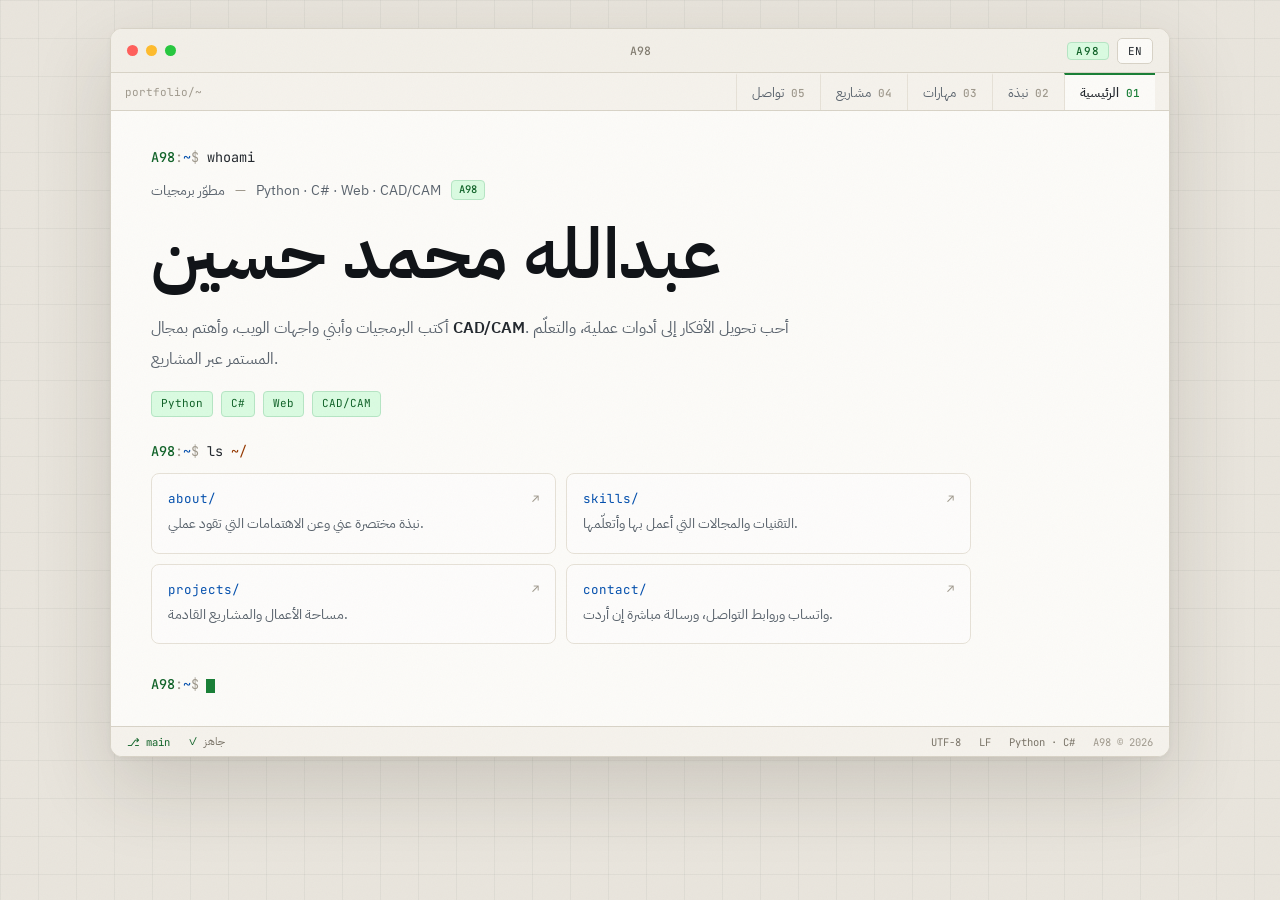
==== index.html @ c4193951 "Add files via upload" ====
<!DOCTYPE html><html lang="en" dir="ltr"><head><meta charset="UTF-8"><meta name="viewport" content="width=device-width, initial-scale=1.0"><title>عبدالله محمد حسين — مطوّر برمجيات</title><meta name="description" content="الموقع الشخصي لعبدالله محمد حسين (A98) — مطوّر برمجيات يعمل بـPython وC# وتطوير الويب ومجال CAD/CAM."><meta name="theme-color" content="#e9e5dd"><link rel="icon" href="data:image/svg+xml,<svg xmlns='http://www.w3.org/2000/svg' viewBox='0 0 64 64'><rect width='64' height='64' rx='12' fill='%23fcfbf8'/><text x='10' y='42' font-family='monospace' font-size='28' fill='%231a7f37'>%3E_</text></svg>"><link rel="preconnect" href="https://fonts.googleapis.com"><link rel="preconnect" href="https://fonts.gstatic.com" crossorigin><link href="https://fonts.googleapis.com/css2?family=IBM+Plex+Sans+Arabic:wght@400;500;600;700&family=JetBrains+Mono:wght@400;500;700&display=swap" rel="stylesheet"><link rel="stylesheet" href="assets/css/styles.css"><script src="assets/js/main.js" defer></script></head><body><div class="grain" aria-hidden="true"><svg xmlns="http://www.w3.org/2000/svg"><filter id="paper-grain"><feTurbulence type="fractalNoise" baseFrequency="0.8" numOctaves="2" stitchTiles="stitch"/></filter><rect width="100%" height="100%" filter="url(#paper-grain)"/></svg></div><div class="page"><div class="window"><header class="titlebar"><div class="lights" aria-hidden="true"><span></span><span></span><span></span></div><span class="window-title">A98</span><div class="header-actions"><span class="window-badge">A98</span><div class="lang-switcher" aria-label="حدد اللغة"><button class="lang-btn" data-lang="en" aria-pressed="true">EN</button></div></div></header><nav class="tabbar" aria-label="التنقل الرئيسي"><div class="tabs"><a class="tab active" href="index.html" aria-current="page"><span class="tab-icon">01</span>الرئيسية</a><a class="tab" href="about.html"><span class="tab-icon">02</span>نبذة</a><a class="tab" href="skills.html"><span class="tab-icon">03</span>مهارات</a><a class="tab" href="projects.html"><span class="tab-icon">04</span>مشاريع</a><a class="tab" href="contact.html"><span class="tab-icon">05</span>تواصل</a></div><span class="tabbar-hint">~/portfolio</span></nav><main class="terminal"><div class="cmd-line"><span class="user">A98</span><span class="punct">:</span><span class="path">~</span><span class="punct">$</span> <span class="command">whoami</span></div><div class="hero-block"><p class="hero-kicker"><span>مطوّر برمجيات</span><span class="punct">—</span><span>Python · C# · Web · CAD/CAM</span><span class="alias">A98</span></p><h1 class="hero-title">عبدالله محمد حسين</h1><p class="hero-copy">أكتب البرمجيات وأبني واجهات الويب، وأهتم بمجال <strong>CAD/CAM</strong>. أحب تحويل الأفكار إلى أدوات عملية، والتعلّم المستمر عبر المشاريع.</p><ul class="chips" aria-label="مجالات الاهتمام"><li class="chip">Python</li><li class="chip">C#</li><li class="chip">Web</li><li class="chip">CAD/CAM</li></ul></div><div class="cmd-line"><span class="user">A98</span><span class="punct">:</span><span class="path">~</span><span class="punct">$</span> <span class="command">ls</span> <span class="flag">~/</span></div><div class="out"><div class="dir-grid"><a class="dir-item" href="about.html"><span class="dir-top"><span class="dir-name">about/</span><span class="dir-arrow" aria-hidden="true">↗</span></span><span class="dir-desc">نبذة مختصرة عني وعن الاهتمامات التي تقود عملي.</span></a><a class="dir-item" href="skills.html"><span class="dir-top"><span class="dir-name">skills/</span><span class="dir-arrow" aria-hidden="true">↗</span></span><span class="dir-desc">التقنيات والمجالات التي أعمل بها وأتعلّمها.</span></a><a class="dir-item" href="projects.html"><span class="dir-top"><span class="dir-name">projects/</span><span class="dir-arrow" aria-hidden="true">↗</span></span><span class="dir-desc">مساحة الأعمال والمشاريع القادمة.</span></a><a class="dir-item" href="contact.html"><span class="dir-top"><span class="dir-name">contact/</span><span class="dir-arrow" aria-hidden="true">↗</span></span><span class="dir-desc">واتساب وروابط التواصل، ورسالة مباشرة إن أردت.</span></a></div></div><div class="cmd-line last"><span class="user">A98</span><span class="punct">:</span><span class="path">~</span><span class="punct">$</span><span class="cursor" aria-hidden="true"></span></div></main><footer class="statusbar"><div class="sb-group"><span class="sb-branch">⎇ main</span><span class="sb-ok sb-hide">جاهز</span></div><div class="sb-group sb-right"><span class="sb-hide">UTF-8</span><span class="sb-hide">LF</span><span>Python · C#</span><span>A98 © 2026</span></div></footer></div></div></body>
---- assets/css/styles.css ----
:root{--page:#e9e5dd;--window:#fcfbf8;--chrome:#f2efe8;--chrome-soft:#f5f2ec;--border:#d8d3c7;--border-soft:#e6e1d7;--text:#24292f;--bright:#111418;--muted:#5b646e;--green:#1a7f37;--green-deep:#116329;--green-soft:#dafbe1;--blue:#0550ae;--rust:#953800;--red:#cf222e;--mono:"JetBrains Mono","IBM Plex Sans Arabic",monospace;--sans:"IBM Plex Sans Arabic",system-ui,sans-serif}
*{margin:0;padding:0;box-sizing:border-box}
html{scroll-behavior:smooth}
body{font-family:var(--sans);background:var(--page);color:var(--text);line-height:1.7;overflow-x:hidden}
body::before{content:"";position:fixed;inset:0;z-index:0;pointer-events:none;background-image:linear-gradient(rgba(31,35,40,.045)1px,transparent 1px),linear-gradient(90deg,rgba(31,35,40,.045)1px,transparent 1px);background-size:38px 38px}
.grain{position:fixed;inset:0;z-index:50;pointer-events:none;opacity:.032;mix-blend-mode:multiply}
.grain svg{width:100%;height:100%;display:block}
.ltr{direction:ltr;unicode-bidi:isolate}
::selection{background:#bff0cc;color:#111418}
a:focus-visible,button:focus-visible,input:focus-visible,textarea:focus-visible{outline:2px solid var(--green);outline-offset:3px}
.page{position:relative;z-index:1;display:flex;align-items:center;justify-content:center;padding:28px 20px}
.window{direction:ltr;width:min(1060px,100%);border:1px solid var(--border);border-radius:12px;background:var(--window);box-shadow:0 30px 80px rgba(48,42,30,.16),0 2px 6px rgba(48,42,30,.06);overflow:hidden}
.titlebar{display:grid;grid-template-columns:1fr auto 1fr;align-items:center;height:44px;padding:0 16px;background:var(--chrome);border-bottom:1px solid var(--border)}
.header-actions{grid-column:3;display:flex;align-items:center;gap:8px;justify-self:end}
.lights{display:flex;gap:8px}
.lights span{width:11px;height:11px;border-radius:50%;background:#ded9cd}
.lights span:nth-child(1){background:#ff605c}
.lights span:nth-child(2){background:#febc2e}
.lights span:nth-child(3){background:#28c840}
.window-title{font:500 11.5px var(--mono);color:#837d71;white-space:nowrap}
.window-badge{font:500 11px var(--mono);letter-spacing:.08em;color:var(--green-deep);background:var(--green-soft);border:1px solid #b6e5c4;padding:1px 8px;border-radius:4px}
.tabbar{display:flex;align-items:stretch;height:38px;padding:0 14px;background:var(--chrome-soft);border-bottom:1px solid var(--border);direction:rtl}
.tabs{display:flex;align-items:stretch;flex:1;min-width:0;overflow-x:auto;scrollbar-width:none}
.tabs::-webkit-scrollbar{display:none}
.tab{display:flex;align-items:center;gap:7px;padding:0 15px;border-top:2px solid transparent;border-inline-end:1px solid var(--border-soft);color:var(--muted);font:400 12.5px var(--sans);text-decoration:none;white-space:nowrap;transition:color .2s,background .2s}
.tab:hover{color:var(--text);background:rgba(31,35,40,.035)}
.tab.active{background:var(--window);border-top-color:var(--green);color:var(--text);font-weight:500}
.tab-icon{font:500 11px var(--mono);color:#a09a8e}
.tab.active .tab-icon{color:var(--green)}
.tabbar-hint{display:flex;align-items:center;flex:none;padding-inline-start:14px;color:#a09a8e;font:400 11px var(--mono);white-space:nowrap}
.terminal{min-height:420px;padding:34px 40px 30px;font:400 13.5px/1.8 var(--mono);color:var(--text)}
.cmd-line{margin-top:22px}
.cmd-line:first-child{margin-top:0}
.user{color:var(--green-deep);font-weight:500}
.punct{color:#a09a8e}
.path{color:var(--blue)}
.command{color:var(--text)}
.flag{color:var(--rust)}
.out{margin-top:8px;color:var(--muted);font:.95rem/1.95 var(--sans)}
.alias{display:inline-block;font:500 10.5px/1.5 var(--mono);color:var(--green-deep);background:var(--green-soft);border:1px solid #b6e5c4;border-radius:4px;padding:1px 7px}
.hero-block{margin-top:10px;max-width:780px}
.hero-kicker{display:flex;align-items:center;flex-wrap:wrap;gap:10px;color:var(--muted);font:.9rem var(--sans)}
.hero-title{margin-top:8px;color:var(--bright);font:600 clamp(2.6rem,5.7vw,4.4rem)/1.3 var(--sans)}
.hero-copy{max-width:660px;margin-top:12px;color:var(--muted);font:400 1rem/1.95 var(--sans)}
.hero-copy strong{color:var(--text);font-weight:600}
.chips{display:flex;flex-wrap:wrap;gap:8px;margin-top:16px;list-style:none}
.chip{font:400 11px var(--mono);color:var(--green-deep);background:var(--green-soft);border:1px solid #b6e5c4;border-radius:4px;padding:2px 9px;line-height:1.8}
.page-body{margin-top:8px}
.page-title{color:var(--bright);font:600 clamp(2rem,4.4vw,3rem)/1.35 var(--sans)}
.page-lead{max-width:680px;margin-top:8px;color:var(--muted);font:400 .98rem/1.95 var(--sans)}
.prose{max-width:690px;color:var(--muted);font:400 .95rem/2 var(--sans)}
.prose p+p{margin-top:10px}
.prose strong{color:var(--text);font-weight:600}
.cmd-link{display:inline-flex;align-items:center;gap:7px;margin-top:18px;padding-bottom:2px;border-bottom:1px solid transparent;color:var(--blue);font:400 12.5px var(--mono);text-decoration:none;transition:color .2s,border-color .2s}
.cmd-link:hover{color:var(--green-deep);border-bottom-color:#8fcf9f}
.facts,.dir-grid,.contact-grid,.form-grid{display:grid;grid-template-columns:repeat(2,minmax(0,1fr));gap:10px}
.facts{max-width:780px;margin-top:20px}
.dir-grid{max-width:820px;margin-top:10px}
.contact-grid{max-width:860px;margin-top:20px}
.form-grid{margin-top:10px}
.card-grid{display:grid;grid-template-columns:repeat(3,minmax(0,1fr));gap:10px;max-width:900px;margin-top:20px}
.card-grid.cols-2{grid-template-columns:repeat(2,minmax(0,1fr));max-width:860px}
.card,.fact,.empty-state,.dir-item{padding:16px;border:1px solid var(--border-soft);border-radius:8px;background:rgba(255,255,255,.4)}
.card{margin-top:20px}
.fact{margin-top:20px}
.empty-state{max-width:760px;margin-top:20px;padding:34px 28px;border-style:dashed;background:rgba(255,255,255,.35)}
.dir-item{display:flex;flex-direction:column;gap:4px;text-decoration:none;transition:border-color .2s,background .2s,transform .2s}
.dir-item:hover{border-color:#8fcf9f;background:#f1fbf4;transform:translateY(-1px)}
.dir-top{display:flex;align-items:center;justify-content:space-between;gap:10px}
.dir-name{color:var(--blue);font:400 12.5px var(--mono);direction:ltr;unicode-bidi:isolate}
.dir-arrow{color:#a09a8e;font:400 12px var(--mono);transition:color .2s}
.dir-item:hover .dir-arrow{color:var(--green-deep)}
.dir-desc{color:var(--muted);font:400 .88rem/1.8 var(--sans)}
.card-meta{display:flex;align-items:center;justify-content:space-between;gap:8px;color:#8a8478;font:400 10.5px var(--mono)}
.card-meta .idx{color:#a9a397}
.card h2{margin-top:10px;color:var(--bright);font:600 1.08rem/1.6 var(--sans)}
.card p{margin-top:6px;color:var(--muted);font:400 .87rem/1.9 var(--sans)}
.card .chips{margin-top:10px}
.empty-kicker{display:inline-block;padding:1px 8px;border:1px solid #b6e5c4;border-radius:4px;color:var(--green-deep);background:var(--green-soft);font:400 10.5px var(--mono)}
.empty-state h2{margin-top:12px;color:var(--bright);font:600 clamp(1.7rem,3.5vw,2.3rem)/1.4 var(--sans)}
.empty-state p{max-width:540px;margin-top:8px;color:var(--muted);font:400 .92rem/1.95 var(--sans)}
.btn-row{display:flex;flex-wrap:wrap;gap:8px;margin-top:16px}
.btn,.social-link{display:inline-flex;align-items:center;justify-content:center;gap:7px;padding:8px 14px;border:1px solid var(--border);border-radius:5px;color:var(--text);font:500 12.5px var(--sans);text-decoration:none;cursor:pointer;transition:border-color .2s,background .2s,color .2s}
.btn{background:#fff}
.btn-primary{border-color:var(--text);background:var(--text);color:var(--window)}
.btn:hover,.social-link:hover{border-color:#8fcf9f;background:#f1fbf4;color:var(--green-deep)}
.btn-primary:hover{border-color:var(--green-deep);background:var(--green-deep);color:#fff}
.contact-card h2{margin-top:10px}
.contact-value{display:inline-block;margin-top:4px;border-bottom:1px solid transparent;color:var(--text);font:400 1.08rem var(--mono);text-decoration:none;transition:color .2s,border-color .2s}
.contact-value:hover{color:var(--green-deep);border-bottom-color:#8fcf9f}
.contact-note{margin-top:4px;color:var(--muted);font:400 .85rem/1.8 var(--sans)}
.social-link{padding:8px 10px;color:var(--blue);font:400 11.5px var(--mono)}
.social-link .arrow{color:#a09a8e;font-size:10px}
.social-grid.social-grid-wide{grid-template-columns:repeat(auto-fit,minmax(140px,1fr));max-width:860px;margin-top:10px}
.contact-form+.contact-note{margin-top:10px}
.lang-switcher{display:flex;align-items:center;gap:6px}
.lang-btn{padding:5px 10px;border:1px solid var(--border);border-radius:5px;background:var(--window);color:var(--text);font:400 11px var(--mono);cursor:pointer;transition:border-color .2s,background .2s}
.lang-btn:hover{border-color:var(--green);background:var(--green-soft);color:var(--green-deep)}
.lang-btn.active{border-color:var(--green);background:var(--green-soft);color:var(--green-deep)}
.copy-status{min-height:1.5em;max-width:860px;margin-top:10px;color:var(--green-deep);font:400 11px var(--mono)}
.copy-status.error{color:var(--red)}
.contact-form{max-width:820px;margin-top:10px}
.field{display:flex;flex-direction:column;gap:4px}
.field.full{grid-column:1/-1}
.field label{color:var(--muted);font:400 11px var(--mono)}
.field input,.field textarea{width:100%;padding:9px 11px;border:1px solid var(--border);border-radius:5px;background:rgba(255,255,255,.55);color:var(--text);font:.92rem var(--sans);outline:none;transition:border-color .2s,box-shadow .2s}
.field input:focus,.field textarea:focus{border-color:var(--green);box-shadow:0 0 0 3px rgba(26,127,55,.09)}
.field textarea{min-height:120px;resize:vertical;line-height:1.9}
.form-actions{display:flex;align-items:center;flex-wrap:wrap;gap:12px;margin-top:10px}
.form-status{color:var(--green-deep);font:400 11px var(--mono)}
.form-status.error{color:var(--red)}
.cursor{display:inline-block;width:9px;height:1.05em;margin-inline-start:7px;background:var(--green);vertical-align:text-bottom;animation:blink 1.1s steps(1) infinite}
@keyframes blink{0%,49%{opacity:1}50%,100%{opacity:0}}
.cmd-line.last{margin-top:28px;align-items:center}
.statusbar{display:flex;align-items:center;justify-content:space-between;gap:16px;height:30px;padding:0 16px;background:var(--chrome-soft);border-top:1px solid var(--border);font:400 10.5px var(--mono);color:#7b7569}
.sb-group{display:flex;align-items:center;gap:18px}
.sb-branch{color:var(--green-deep)}
.sb-ok::before{content:"✓ ";color:var(--green-deep)}
.sb-right span:last-child{color:#a09a8e}
@media (max-width:900px){.card-grid,.card-grid.cols-2{grid-template-columns:1fr}.contact-grid{grid-template-columns:1fr}}
@media (max-width:720px){.page{align-items:flex-start;padding:10px}.window{margin-block:auto;border-radius:10px}.titlebar{grid-template-columns:1fr auto;height:40px;padding:0 13px}.window-title{display:none}.tabbar{height:38px;padding:0 8px}.tab{padding:0 12px;font-size:12px}.tabbar-hint{display:none}.terminal{min-height:0;padding:22px 17px 24px;font-size:12px}.cmd-line{margin-top:18px}.hero-title{font-size:clamp(2.2rem,10vw,3.2rem)}.page-title{font-size:1.9rem}.hero-copy,.page-lead{font-size:.9rem}.prose,.out{font-size:.88rem}.dir-grid,.facts,.form-grid,.social-grid{grid-template-columns:1fr}.card{padding:14px}.empty-state{padding:26px 18px}.field input,.field textarea{font-size:16px}.statusbar{padding:0 12px;font-size:10px}.sb-group{gap:12px}.sb-hide{display:none}}
@media (max-width:480px){.chip{font-size:10.5px}.btn{font-size:12px}.card-meta{flex-wrap:wrap}}
@media (prefers-reduced-motion:reduce){html{scroll-behavior:auto}.cursor{animation:none}*,*::before,*::after{transition:none!important}}
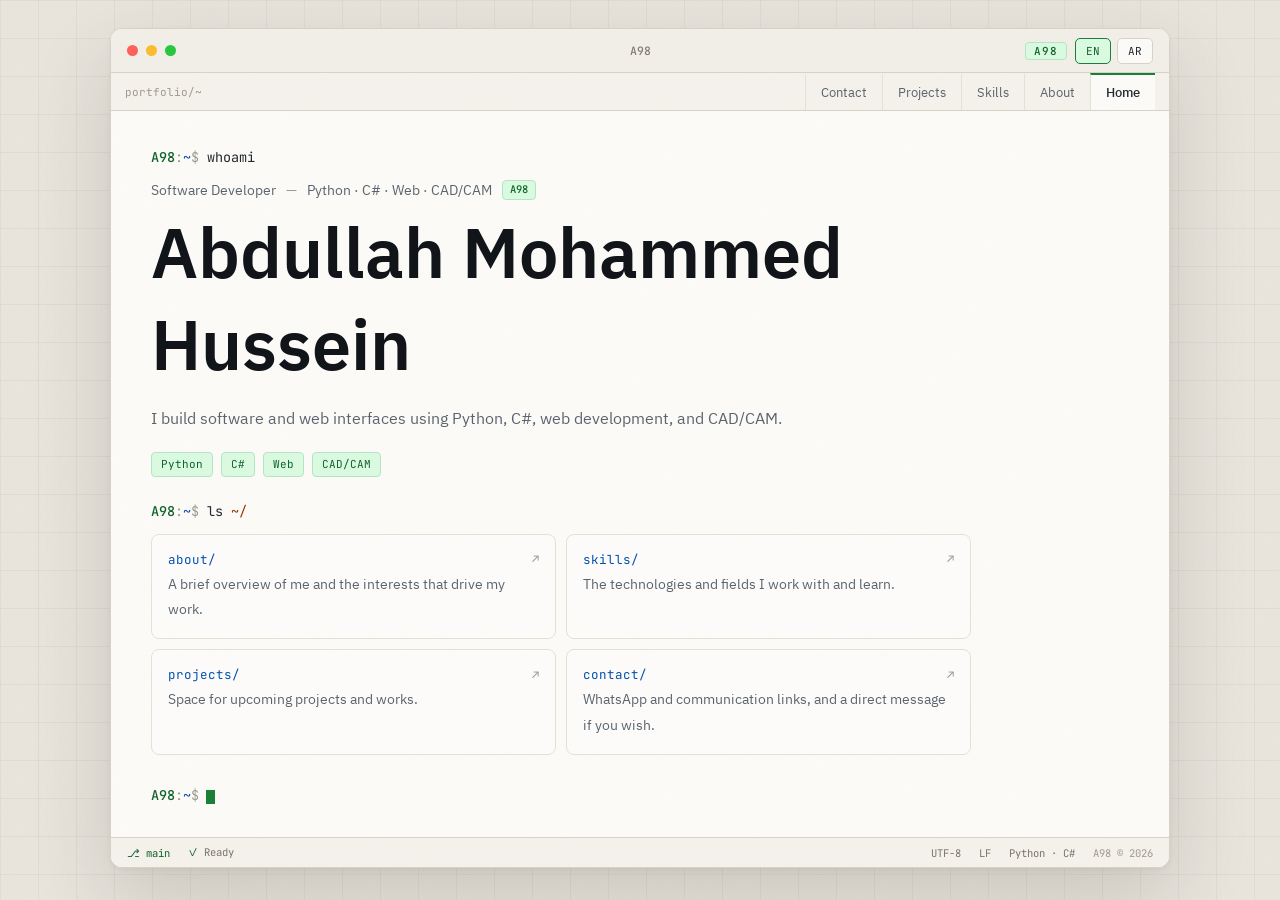
==== commit d22de254: "Create index.html" ====
--- a/index.html
+++ b/index.html
@@ -1 +1 @@
-<!DOCTYPE html><html lang="en" dir="ltr"><head><meta charset="UTF-8"><meta name="viewport" content="width=device-width, initial-scale=1.0"><title>عبدالله محمد حسين — مطوّر برمجيات</title><meta name="description" content="الموقع الشخصي لعبدالله محمد حسين (A98) — مطوّر برمجيات يعمل بـPython وC# وتطوير الويب ومجال CAD/CAM."><meta name="theme-color" content="#e9e5dd"><link rel="icon" href="data:image/svg+xml,<svg xmlns='http://www.w3.org/2000/svg' viewBox='0 0 64 64'><rect width='64' height='64' rx='12' fill='%23fcfbf8'/><text x='10' y='42' font-family='monospace' font-size='28' fill='%231a7f37'>%3E_</text></svg>"><link rel="preconnect" href="https://fonts.googleapis.com"><link rel="preconnect" href="https://fonts.gstatic.com" crossorigin><link href="https://fonts.googleapis.com/css2?family=IBM+Plex+Sans+Arabic:wght@400;500;600;700&family=JetBrains+Mono:wght@400;500;700&display=swap" rel="stylesheet"><link rel="stylesheet" href="assets/css/styles.css"><script src="assets/js/main.js" defer></script></head><body><div class="grain" aria-hidden="true"><svg xmlns="http://www.w3.org/2000/svg"><filter id="paper-grain"><feTurbulence type="fractalNoise" baseFrequency="0.8" numOctaves="2" stitchTiles="stitch"/></filter><rect width="100%" height="100%" filter="url(#paper-grain)"/></svg></div><div class="page"><div class="window"><header class="titlebar"><div class="lights" aria-hidden="true"><span></span><span></span><span></span></div><span class="window-title">A98</span><div class="header-actions"><span class="window-badge">A98</span><div class="lang-switcher" aria-label="حدد اللغة"><button class="lang-btn" data-lang="en" aria-pressed="true">EN</button></div></div></header><nav class="tabbar" aria-label="التنقل الرئيسي"><div class="tabs"><a class="tab active" href="index.html" aria-current="page"><span class="tab-icon">01</span>الرئيسية</a><a class="tab" href="about.html"><span class="tab-icon">02</span>نبذة</a><a class="tab" href="skills.html"><span class="tab-icon">03</span>مهارات</a><a class="tab" href="projects.html"><span class="tab-icon">04</span>مشاريع</a><a class="tab" href="contact.html"><span class="tab-icon">05</span>تواصل</a></div><span class="tabbar-hint">~/portfolio</span></nav><main class="terminal"><div class="cmd-line"><span class="user">A98</span><span class="punct">:</span><span class="path">~</span><span class="punct">$</span> <span class="command">whoami</span></div><div class="hero-block"><p class="hero-kicker"><span>مطوّر برمجيات</span><span class="punct">—</span><span>Python · C# · Web · CAD/CAM</span><span class="alias">A98</span></p><h1 class="hero-title">عبدالله محمد حسين</h1><p class="hero-copy">أكتب البرمجيات وأبني واجهات الويب، وأهتم بمجال <strong>CAD/CAM</strong>. أحب تحويل الأفكار إلى أدوات عملية، والتعلّم المستمر عبر المشاريع.</p><ul class="chips" aria-label="مجالات الاهتمام"><li class="chip">Python</li><li class="chip">C#</li><li class="chip">Web</li><li class="chip">CAD/CAM</li></ul></div><div class="cmd-line"><span class="user">A98</span><span class="punct">:</span><span class="path">~</span><span class="punct">$</span> <span class="command">ls</span> <span class="flag">~/</span></div><div class="out"><div class="dir-grid"><a class="dir-item" href="about.html"><span class="dir-top"><span class="dir-name">about/</span><span class="dir-arrow" aria-hidden="true">↗</span></span><span class="dir-desc">نبذة مختصرة عني وعن الاهتمامات التي تقود عملي.</span></a><a class="dir-item" href="skills.html"><span class="dir-top"><span class="dir-name">skills/</span><span class="dir-arrow" aria-hidden="true">↗</span></span><span class="dir-desc">التقنيات والمجالات التي أعمل بها وأتعلّمها.</span></a><a class="dir-item" href="projects.html"><span class="dir-top"><span class="dir-name">projects/</span><span class="dir-arrow" aria-hidden="true">↗</span></span><span class="dir-desc">مساحة الأعمال والمشاريع القادمة.</span></a><a class="dir-item" href="contact.html"><span class="dir-top"><span class="dir-name">contact/</span><span class="dir-arrow" aria-hidden="true">↗</span></span><span class="dir-desc">واتساب وروابط التواصل، ورسالة مباشرة إن أردت.</span></a></div></div><div class="cmd-line last"><span class="user">A98</span><span class="punct">:</span><span class="path">~</span><span class="punct">$</span><span class="cursor" aria-hidden="true"></span></div></main><footer class="statusbar"><div class="sb-group"><span class="sb-branch">⎇ main</span><span class="sb-ok sb-hide">جاهز</span></div><div class="sb-group sb-right"><span class="sb-hide">UTF-8</span><span class="sb-hide">LF</span><span>Python · C#</span><span>A98 © 2026</span></div></footer></div></div></body>+<!DOCTYPE html><html lang="ar" dir="rtl"><head><meta charset="UTF-8"><meta name="viewport" content="width=device-width, initial-scale=1.0"><title>عبدالله محمد حسين — مطوّر برمجيات</title><meta name="description" content="الموقع الشخصي لعبدالله محمد حسين (A98) — مطوّر برمجيات يعمل بـPython وC# وتطوير الويب ومجال CAD/CAM."><meta name="theme-color" content="#e9e5dd"><link rel="icon" href="data:image/svg+xml,<svg xmlns='http://www.w3.org/2000/svg' viewBox='0 0 64 64'><rect width='64' height='64' rx='12' fill='%23fcfbf8'/><text x='10' y='42' font-family='monospace' font-size='28' fill='%231a7f37'>%3E_</text></svg>"><link rel="preconnect" href="https://fonts.googleapis.com"><link rel="preconnect" href="https://fonts.gstatic.com" crossorigin><link href="https://fonts.googleapis.com/css2?family=IBM+Plex+Sans+Arabic:wght@400;500;600;700&family=JetBrains+Mono:wght@400;500;700&display=swap" rel="stylesheet"><link rel="stylesheet" href="assets/css/styles.css"><script src="assets/js/translations.js"></script><script src="assets/js/main.js" defer></script><meta property="og:title" content="عبدالله محمد حسين — مطوّر برمجيات"><meta property="og:description" content="الموقع الشخصي لعبدالله محمد حسين (A98) — مطوّر برمجيات يعمل بـPython وC# وتطوير الويب ومجال CAD/CAM."><meta property="og:type" content="website"><meta property="og:url" content="https://a98.dev/"><meta name="twitter:card" content="summary_large_image"><meta name="twitter:title" content="عبدالله محمد حسين — مطوّر برمجيات"><meta name="twitter:description" content="الموقع الشخصي لعبدالله محمد حسين (A98) — مطوّر برمجيات يعمل بـPython وC# وتطوير الويب ومجال CAD/CAM."></head><body><div class="grain" aria-hidden="true"><svg xmlns="http://www.w3.org/2000/svg"><filter id="paper-grain"><feTurbulence type="fractalNoise" baseFrequency="0.8" numOctaves="2" stitchTiles="stitch"/></filter><rect width="100%" height="100%" filter="url(#paper-grain)"/></svg></div><div class="page"><div class="window"><header class="titlebar"><div class="lights" aria-hidden="true"><span></span><span></span><span></span></div><span class="window-title">A98</span><div class="header-actions"><span class="window-badge">A98</span><div class="lang-switcher" aria-label="حدد اللغة"><button class="lang-btn" data-lang="en" aria-pressed="true">EN</button><button class="lang-btn" data-lang="ar" aria-pressed="false">AR</button></div></div></header><nav class="tabbar" aria-label="التنقل الرئيسي"><div class="tabs"><a class="tab active" href="index.html" aria-current="page" data-key="nav_home"><span class="tab-icon">01</span>الرئيسية</a><a class="tab" href="about.html" data-key="nav_about"><span class="tab-icon">02</span>نبذة</a><a class="tab" href="skills.html" data-key="nav_skills"><span class="tab-icon">03</span>مهارات</a><a class="tab" href="projects.html" data-key="nav_projects"><span class="tab-icon">04</span>مشاريع</a><a class="tab" href="contact.html" data-key="nav_contact"><span class="tab-icon">05</span>تواصل</a></div><span class="tabbar-hint">~/portfolio</span></nav><main class="terminal"><div class="cmd-line"><span class="user">A98</span><span class="punct">:</span><span class="path">~</span><span class="punct">$</span> <span class="command">whoami</span></div><div class="hero-block"><p class="hero-kicker"><span data-key="hero_kicker">مطوّر برمجيات</span><span class="punct">—</span><span>Python · C# · Web · CAD/CAM</span><span class="alias">A98</span></p><h1 class="hero-title" data-key="hero_title">عبدالله محمد حسين</h1><p class="hero-copy" data-key="hero_copy">أكتب البرمجيات وأبني واجهات الويب، وأهتم بمجال <strong>CAD/CAM</strong>. أحب تحويل الأفكار إلى أدوات عملية، والتعلّم المستمر عبر المشاريع.</p><ul class="chips" aria-label="مجالات الاهتمام"><li class="chip" data-key="chip_python">Python</li><li class="chip" data-key="chip_csharp">C#</li><li class="chip" data-key="chip_web">Web</li><li class="chip" data-key="chip_cadcam">CAD/CAM</li></ul></div><div class="cmd-line"><span class="user">A98</span><span class="punct">:</span><span class="path">~</span><span class="punct">$</span> <span class="command">ls</span> <span class="flag">~/</span></div><div class="out"><div class="dir-grid"><a class="dir-item" href="about.html"><span class="dir-top"><span class="dir-name">about/</span><span class="dir-arrow" aria-hidden="true">↗</span></span><span class="dir-desc" data-key="dir_about_desc">نبذة مختصرة عني وعن الاهتمامات التي تقود عملي.</span></a><a class="dir-item" href="skills.html"><span class="dir-top"><span class="dir-name">skills/</span><span class="dir-arrow" aria-hidden="true">↗</span></span><span class="dir-desc" data-key="dir_skills_desc">التقنيات والمجالات التي أعمل بها وأتعلّمها.</span></a><a class="dir-item" href="projects.html"><span class="dir-top"><span class="dir-name">projects/</span><span class="dir-arrow" aria-hidden="true">↗</span></span><span class="dir-desc" data-key="dir_projects_desc">مساحة الأعمال والمشاريع القادمة.</span></a><a class="dir-item" href="contact.html"><span class="dir-top"><span class="dir-name">contact/</span><span class="dir-arrow" aria-hidden="true">↗</span></span><span class="dir-desc" data-key="dir_contact_desc">واتساب وروابط التواصل، ورسالة مباشرة إن أردت.</span></a></div></div><div class="cmd-line last"><span class="user">A98</span><span class="punct">:</span><span class="path">~</span><span class="punct">$</span><span class="cursor" aria-hidden="true"></span></div></main><footer class="statusbar"><div class="sb-group"><span class="sb-branch" data-key="statusbar_branch">⎇ main</span><span class="sb-ok sb-hide" data-key="statusbar_ready">جاهز</span></div><div class="sb-group sb-right"><span class="sb-hide" data-key="statusbar_utf8">UTF-8</span><span class="sb-hide" data-key="statusbar_lf">LF</span><span data-key="statusbar_tech">Python · C#</span><span data-key="statusbar_copyright">A98 © 2026</span></div></footer></div></div></body>
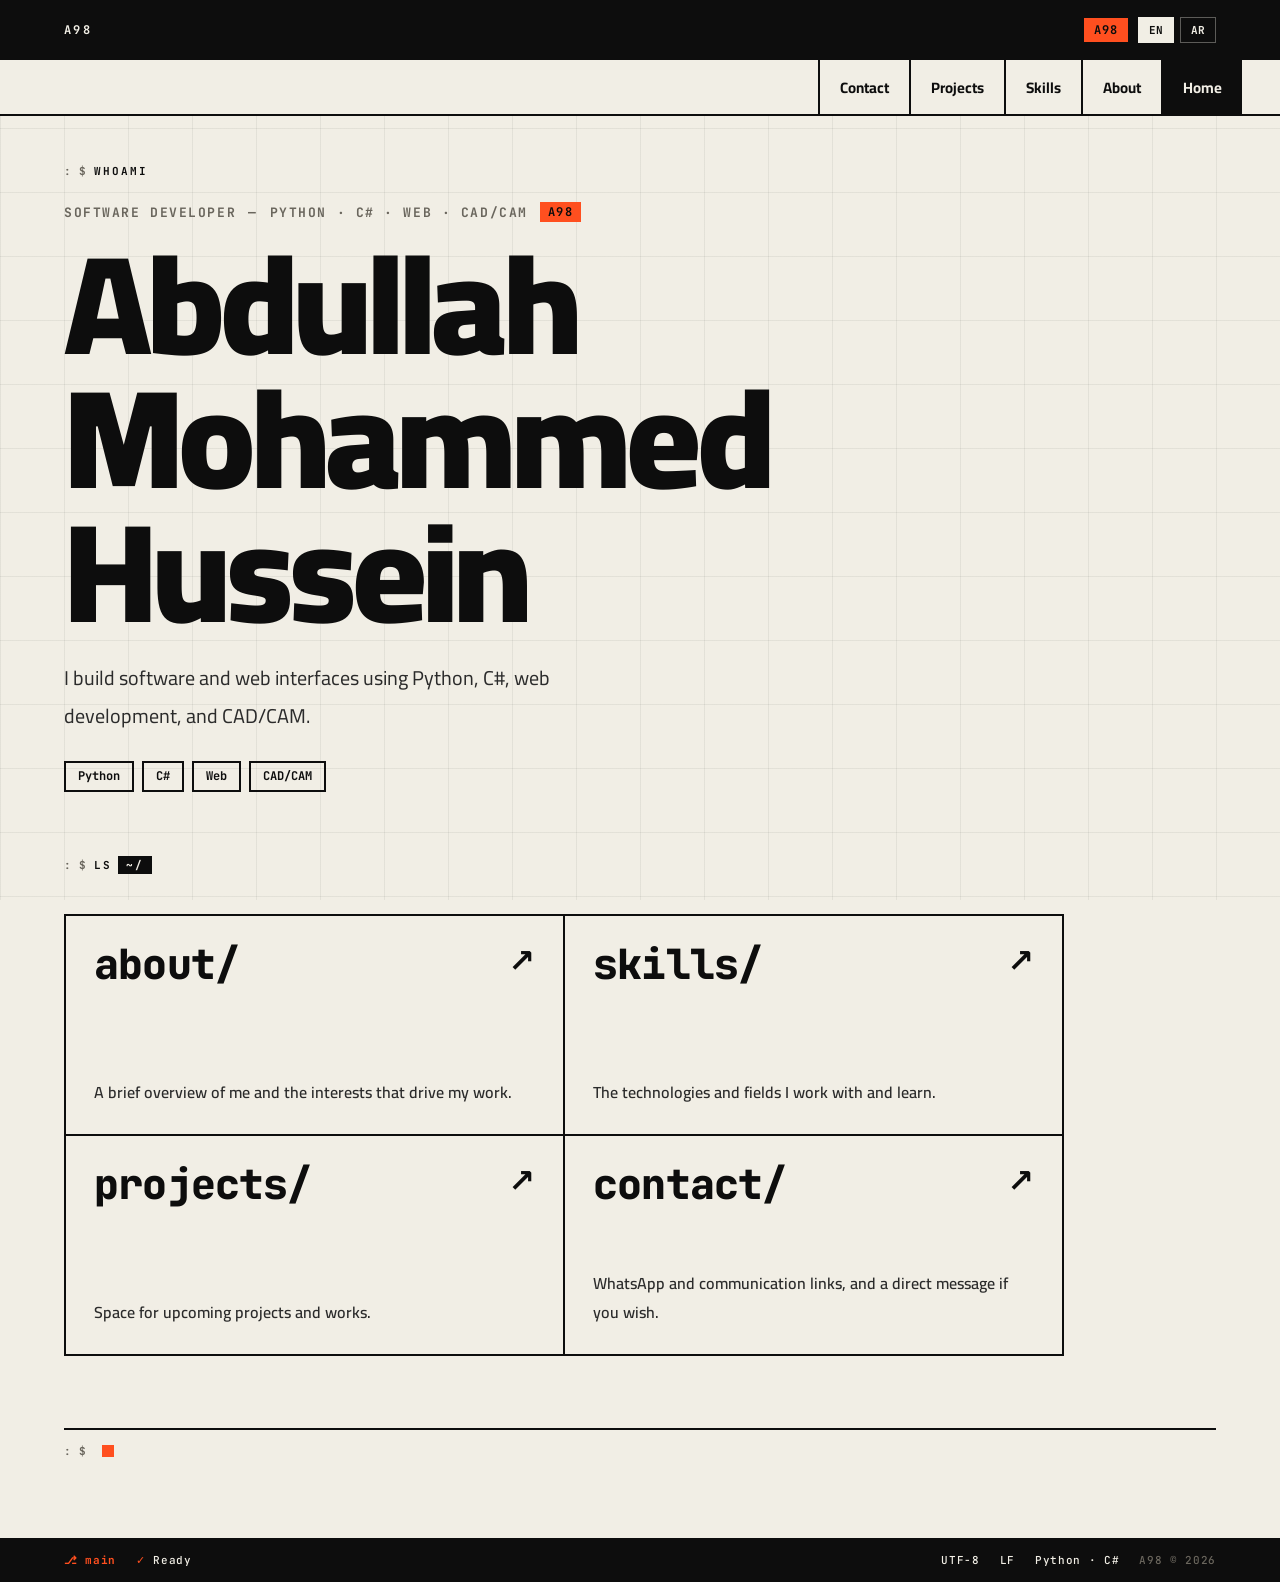
==== commit ec74fa35: "Update index.html" ====
--- a/index.html
+++ b/index.html
@@ -1 +1,64 @@
-<!DOCTYPE html><html lang="ar" dir="rtl"><head><meta charset="UTF-8"><meta name="viewport" content="width=device-width, initial-scale=1.0"><title>عبدالله محمد حسين — مطوّر برمجيات</title><meta name="description" content="الموقع الشخصي لعبدالله محمد حسين (A98) — مطوّر برمجيات يعمل بـPython وC# وتطوير الويب ومجال CAD/CAM."><meta name="theme-color" content="#e9e5dd"><link rel="icon" href="data:image/svg+xml,<svg xmlns='http://www.w3.org/2000/svg' viewBox='0 0 64 64'><rect width='64' height='64' rx='12' fill='%23fcfbf8'/><text x='10' y='42' font-family='monospace' font-size='28' fill='%231a7f37'>%3E_</text></svg>"><link rel="preconnect" href="https://fonts.googleapis.com"><link rel="preconnect" href="https://fonts.gstatic.com" crossorigin><link href="https://fonts.googleapis.com/css2?family=IBM+Plex+Sans+Arabic:wght@400;500;600;700&family=JetBrains+Mono:wght@400;500;700&display=swap" rel="stylesheet"><link rel="stylesheet" href="assets/css/styles.css"><script src="assets/js/translations.js"></script><script src="assets/js/main.js" defer></script><meta property="og:title" content="عبدالله محمد حسين — مطوّر برمجيات"><meta property="og:description" content="الموقع الشخصي لعبدالله محمد حسين (A98) — مطوّر برمجيات يعمل بـPython وC# وتطوير الويب ومجال CAD/CAM."><meta property="og:type" content="website"><meta property="og:url" content="https://a98.dev/"><meta name="twitter:card" content="summary_large_image"><meta name="twitter:title" content="عبدالله محمد حسين — مطوّر برمجيات"><meta name="twitter:description" content="الموقع الشخصي لعبدالله محمد حسين (A98) — مطوّر برمجيات يعمل بـPython وC# وتطوير الويب ومجال CAD/CAM."></head><body><div class="grain" aria-hidden="true"><svg xmlns="http://www.w3.org/2000/svg"><filter id="paper-grain"><feTurbulence type="fractalNoise" baseFrequency="0.8" numOctaves="2" stitchTiles="stitch"/></filter><rect width="100%" height="100%" filter="url(#paper-grain)"/></svg></div><div class="page"><div class="window"><header class="titlebar"><div class="lights" aria-hidden="true"><span></span><span></span><span></span></div><span class="window-title">A98</span><div class="header-actions"><span class="window-badge">A98</span><div class="lang-switcher" aria-label="حدد اللغة"><button class="lang-btn" data-lang="en" aria-pressed="true">EN</button><button class="lang-btn" data-lang="ar" aria-pressed="false">AR</button></div></div></header><nav class="tabbar" aria-label="التنقل الرئيسي"><div class="tabs"><a class="tab active" href="index.html" aria-current="page" data-key="nav_home"><span class="tab-icon">01</span>الرئيسية</a><a class="tab" href="about.html" data-key="nav_about"><span class="tab-icon">02</span>نبذة</a><a class="tab" href="skills.html" data-key="nav_skills"><span class="tab-icon">03</span>مهارات</a><a class="tab" href="projects.html" data-key="nav_projects"><span class="tab-icon">04</span>مشاريع</a><a class="tab" href="contact.html" data-key="nav_contact"><span class="tab-icon">05</span>تواصل</a></div><span class="tabbar-hint">~/portfolio</span></nav><main class="terminal"><div class="cmd-line"><span class="user">A98</span><span class="punct">:</span><span class="path">~</span><span class="punct">$</span> <span class="command">whoami</span></div><div class="hero-block"><p class="hero-kicker"><span data-key="hero_kicker">مطوّر برمجيات</span><span class="punct">—</span><span>Python · C# · Web · CAD/CAM</span><span class="alias">A98</span></p><h1 class="hero-title" data-key="hero_title">عبدالله محمد حسين</h1><p class="hero-copy" data-key="hero_copy">أكتب البرمجيات وأبني واجهات الويب، وأهتم بمجال <strong>CAD/CAM</strong>. أحب تحويل الأفكار إلى أدوات عملية، والتعلّم المستمر عبر المشاريع.</p><ul class="chips" aria-label="مجالات الاهتمام"><li class="chip" data-key="chip_python">Python</li><li class="chip" data-key="chip_csharp">C#</li><li class="chip" data-key="chip_web">Web</li><li class="chip" data-key="chip_cadcam">CAD/CAM</li></ul></div><div class="cmd-line"><span class="user">A98</span><span class="punct">:</span><span class="path">~</span><span class="punct">$</span> <span class="command">ls</span> <span class="flag">~/</span></div><div class="out"><div class="dir-grid"><a class="dir-item" href="about.html"><span class="dir-top"><span class="dir-name">about/</span><span class="dir-arrow" aria-hidden="true">↗</span></span><span class="dir-desc" data-key="dir_about_desc">نبذة مختصرة عني وعن الاهتمامات التي تقود عملي.</span></a><a class="dir-item" href="skills.html"><span class="dir-top"><span class="dir-name">skills/</span><span class="dir-arrow" aria-hidden="true">↗</span></span><span class="dir-desc" data-key="dir_skills_desc">التقنيات والمجالات التي أعمل بها وأتعلّمها.</span></a><a class="dir-item" href="projects.html"><span class="dir-top"><span class="dir-name">projects/</span><span class="dir-arrow" aria-hidden="true">↗</span></span><span class="dir-desc" data-key="dir_projects_desc">مساحة الأعمال والمشاريع القادمة.</span></a><a class="dir-item" href="contact.html"><span class="dir-top"><span class="dir-name">contact/</span><span class="dir-arrow" aria-hidden="true">↗</span></span><span class="dir-desc" data-key="dir_contact_desc">واتساب وروابط التواصل، ورسالة مباشرة إن أردت.</span></a></div></div><div class="cmd-line last"><span class="user">A98</span><span class="punct">:</span><span class="path">~</span><span class="punct">$</span><span class="cursor" aria-hidden="true"></span></div></main><footer class="statusbar"><div class="sb-group"><span class="sb-branch" data-key="statusbar_branch">⎇ main</span><span class="sb-ok sb-hide" data-key="statusbar_ready">جاهز</span></div><div class="sb-group sb-right"><span class="sb-hide" data-key="statusbar_utf8">UTF-8</span><span class="sb-hide" data-key="statusbar_lf">LF</span><span data-key="statusbar_tech">Python · C#</span><span data-key="statusbar_copyright">A98 © 2026</span></div></footer></div></div></body>+<!DOCTYPE html>
+<html lang="ar" dir="rtl">
+<head>
+<meta charset="UTF-8">
+<meta name="viewport" content="width=device-width, initial-scale=1.0">
+<title>عبدالله محمد حسين — مطوّر برمجيات</title>
+<meta name="description" content="الموقع الشخصي لعبدالله محمد حسين (A98) — مطوّر برمجيات يعمل بـPython وC# وتطوير الويب ومجال CAD/CAM.">
+<meta name="theme-color" content="#f1eee5">
+<link rel="icon" href="data:image/svg+xml,<svg xmlns='http://www.w3.org/2000/svg' viewBox='0 0 64 64'><rect width='64' height='64' rx='12' fill='%230d0d0d'/><text x='10' y='42' font-family='monospace' font-size='28' fill='%23ff4f1f'>%3E_</text></svg>">
+<link rel="stylesheet" href="assets/css/styles.css">
+<script src="assets/js/translations.js"></script>
+<script src="assets/js/main.js" defer></script>
+<script src="assets/js/enhancements.js" defer></script>
+<meta property="og:title" content="عبدالله محمد حسين — مطوّر برمجيات">
+<meta property="og:description" content="الموقع الشخصي لعبدالله محمد حسين (A98) — مطوّر برمجيات يعمل بـPython وC# وتطوير الويب ومجال CAD/CAM.">
+<meta property="og:type" content="website">
+<meta property="og:url" content="https://a98.dev/">
+<meta name="twitter:card" content="summary_large_image">
+<meta name="twitter:title" content="عبدالله محمد حسين — مطوّر برمجيات">
+<meta name="twitter:description" content="الموقع الشخصي لعبدالله محمد حسين (A98) — مطوّر برمجيات يعمل بـPython وC# وتطوير الويب ومجال CAD/CAM.">
+</head>
+<body>
+<div class="page"><div class="window">
+<header class="titlebar">
+  <span class="window-title">A98</span>
+  <div class="header-actions">
+    <span class="window-badge">A98</span>
+    <div class="lang-switcher" aria-label="حدد اللغة">
+      <button class="lang-btn" data-lang="en" aria-pressed="true">EN</button>
+      <button class="lang-btn" data-lang="ar" aria-pressed="false">AR</button>
+    </div>
+  </div>
+</header>
+<nav class="tabbar" aria-label="التنقل الرئيسي"><div class="tabs">
+  <a class="tab active" href="index.html" aria-current="page" data-key="nav_home"><span class="tab-icon">01</span>الرئيسية</a>
+  <a class="tab" href="about.html" data-key="nav_about"><span class="tab-icon">02</span>نبذة</a>
+  <a class="tab" href="skills.html" data-key="nav_skills"><span class="tab-icon">03</span>مهارات</a>
+  <a class="tab" href="projects.html" data-key="nav_projects"><span class="tab-icon">04</span>مشاريع</a>
+  <a class="tab" href="contact.html" data-key="nav_contact"><span class="tab-icon">05</span>تواصل</a>
+</div><span class="tabbar-hint">~/portfolio</span></nav>
+<main class="terminal">
+  <div class="cmd-line"><span class="user">A98</span><span class="punct">:</span><span class="path">~</span><span class="punct">$</span> <span class="command">whoami</span></div>
+  <div class="hero-block">
+    <p class="hero-kicker"><span data-key="hero_kicker">مطوّر برمجيات</span><span class="punct">—</span><span>Python · C# · Web · CAD/CAM</span><span class="alias">A98</span></p>
+    <h1 class="hero-title" data-key="hero_title">عبدالله محمد حسين</h1>
+    <p class="hero-copy" data-key="hero_copy">أكتب البرمجيات وأبني واجهات الويب، وأهتم بمجال <strong>CAD/CAM</strong>. أحب تحويل الأفكار إلى أدوات عملية، والتعلّم المستمر عبر المشاريع.</p>
+    <ul class="chips" aria-label="مجالات الاهتمام"><li class="chip" data-key="chip_python">Python</li><li class="chip" data-key="chip_csharp">C#</li><li class="chip" data-key="chip_web">Web</li><li class="chip" data-key="chip_cadcam">CAD/CAM</li></ul>
+  </div>
+  <div class="cmd-line"><span class="user">A98</span><span class="punct">:</span><span class="path">~</span><span class="punct">$</span> <span class="command">ls</span> <span class="flag">~/</span></div>
+  <div class="out"><div class="dir-grid">
+    <a class="dir-item" href="about.html"><span class="dir-top"><span class="dir-name">about/</span><span class="dir-arrow" aria-hidden="true">↗</span></span><span class="dir-desc" data-key="dir_about_desc">نبذة مختصرة عني وعن الاهتمامات التي تقود عملي.</span></a>
+    <a class="dir-item" href="skills.html"><span class="dir-top"><span class="dir-name">skills/</span><span class="dir-arrow" aria-hidden="true">↗</span></span><span class="dir-desc" data-key="dir_skills_desc">التقنيات والمجالات التي أعمل بها وأتعلّمها.</span></a>
+    <a class="dir-item" href="projects.html"><span class="dir-top"><span class="dir-name">projects/</span><span class="dir-arrow" aria-hidden="true">↗</span></span><span class="dir-desc" data-key="dir_projects_desc">مساحة الأعمال والمشاريع القادمة.</span></a>
+    <a class="dir-item" href="contact.html"><span class="dir-top"><span class="dir-name">contact/</span><span class="dir-arrow" aria-hidden="true">↗</span></span><span class="dir-desc" data-key="dir_contact_desc">واتساب وروابط التواصل، ورسالة مباشرة إن أردت.</span></a>
+  </div></div>
+  <div class="cmd-line last"><span class="user">A98</span><span class="punct">:</span><span class="path">~</span><span class="punct">$</span><span class="cursor" aria-hidden="true"></span></div>
+</main>
+<footer class="statusbar">
+  <div class="sb-group"><span class="sb-branch" data-key="statusbar_branch">⎇ main</span><span class="sb-ok sb-hide" data-key="statusbar_ready">جاهز</span></div>
+  <div class="sb-group sb-right"><span class="sb-hide" data-key="statusbar_utf8">UTF-8</span><span class="sb-hide" data-key="statusbar_lf">LF</span><span data-key="statusbar_tech">Python · C#</span><span data-key="statusbar_copyright">A98 © 2026</span></div>
+</footer>
+</div></div>
+</body>
+</html>
--- a/assets/css/styles.css
+++ b/assets/css/styles.css
@@ -1,123 +1,238 @@
-:root{--page:#e9e5dd;--window:#fcfbf8;--chrome:#f2efe8;--chrome-soft:#f5f2ec;--border:#d8d3c7;--border-soft:#e6e1d7;--text:#24292f;--bright:#111418;--muted:#5b646e;--green:#1a7f37;--green-deep:#116329;--green-soft:#dafbe1;--blue:#0550ae;--rust:#953800;--red:#cf222e;--mono:"JetBrains Mono","IBM Plex Sans Arabic",monospace;--sans:"IBM Plex Sans Arabic",system-ui,sans-serif}
+@import url("https://fonts.googleapis.com/css2?family=Cairo:wght@400;600;700;800;900&family=JetBrains+Mono:wght@400;500;700&display=swap");
+
+:root{
+  --paper:#f1eee5;
+  --paper-2:#e7e2d6;
+  --ink:#0d0d0d;
+  --ink-2:#2b2b2b;
+  --mute:#6a665d;
+  --accent:#ff4f1f;
+  --accent-soft:#ffd6c7;
+  --blue:#1f3dff;
+  --sans:"Cairo",system-ui,sans-serif;
+  --mono:"JetBrains Mono",ui-monospace,monospace;
+  --ease:cubic-bezier(.2,.7,.2,1);
+}
+
 *{margin:0;padding:0;box-sizing:border-box}
 html{scroll-behavior:smooth}
-body{font-family:var(--sans);background:var(--page);color:var(--text);line-height:1.7;overflow-x:hidden}
-body::before{content:"";position:fixed;inset:0;z-index:0;pointer-events:none;background-image:linear-gradient(rgba(31,35,40,.045)1px,transparent 1px),linear-gradient(90deg,rgba(31,35,40,.045)1px,transparent 1px);background-size:38px 38px}
-.grain{position:fixed;inset:0;z-index:50;pointer-events:none;opacity:.032;mix-blend-mode:multiply}
+body{font-family:var(--sans);background:var(--paper);color:var(--ink);line-height:1.7;overflow-x:hidden;-webkit-font-smoothing:antialiased}
+
+/* drafting grid background */
+body::before{content:"";position:fixed;inset:0;z-index:0;pointer-events:none;
+  background-image:linear-gradient(rgba(13,13,13,.06) 1px,transparent 1px),linear-gradient(90deg,rgba(13,13,13,.06) 1px,transparent 1px);
+  background-size:64px 64px}
+.grain{position:fixed;inset:0;z-index:50;pointer-events:none;opacity:.04;mix-blend-mode:multiply}
 .grain svg{width:100%;height:100%;display:block}
-.ltr{direction:ltr;unicode-bidi:isolate}
-::selection{background:#bff0cc;color:#111418}
-a:focus-visible,button:focus-visible,input:focus-visible,textarea:focus-visible{outline:2px solid var(--green);outline-offset:3px}
-.page{position:relative;z-index:1;display:flex;align-items:center;justify-content:center;padding:28px 20px}
-.window{direction:ltr;width:min(1060px,100%);border:1px solid var(--border);border-radius:12px;background:var(--window);box-shadow:0 30px 80px rgba(48,42,30,.16),0 2px 6px rgba(48,42,30,.06);overflow:hidden}
-.titlebar{display:grid;grid-template-columns:1fr auto 1fr;align-items:center;height:44px;padding:0 16px;background:var(--chrome);border-bottom:1px solid var(--border)}
-.header-actions{grid-column:3;display:flex;align-items:center;gap:8px;justify-self:end}
-.lights{display:flex;gap:8px}
-.lights span{width:11px;height:11px;border-radius:50%;background:#ded9cd}
-.lights span:nth-child(1){background:#ff605c}
-.lights span:nth-child(2){background:#febc2e}
-.lights span:nth-child(3){background:#28c840}
-.window-title{font:500 11.5px var(--mono);color:#837d71;white-space:nowrap}
-.window-badge{font:500 11px var(--mono);letter-spacing:.08em;color:var(--green-deep);background:var(--green-soft);border:1px solid #b6e5c4;padding:1px 8px;border-radius:4px}
-.tabbar{display:flex;align-items:stretch;height:38px;padding:0 14px;background:var(--chrome-soft);border-bottom:1px solid var(--border);direction:rtl}
+
+::selection{background:var(--accent);color:var(--ink)}
+a:focus-visible,button:focus-visible,input:focus-visible,textarea:focus-visible{outline:3px solid var(--accent);outline-offset:3px}
+
+.page{position:relative;z-index:1;min-height:100vh}
+.window{direction:ltr;width:100%;background:transparent}
+
+/* ---------- top bar ---------- */
+.titlebar{position:relative;z-index:30;display:grid;grid-template-columns:1fr auto 1fr;align-items:center;height:60px;padding:0 clamp(20px,5vw,72px);background:var(--ink);color:var(--paper)}
+.lights{display:none}
+.window-title{font:700 12px var(--mono);letter-spacing:.2em;text-transform:uppercase;color:var(--paper);white-space:nowrap}
+.header-actions{grid-column:3;display:flex;align-items:center;gap:10px;justify-self:end}
+.window-badge{font:700 12px var(--mono);letter-spacing:.08em;color:var(--ink);background:var(--accent);padding:4px 10px}
+.lang-switcher{display:flex;gap:6px}
+.lang-btn{padding:5px 10px;border:1px solid rgba(241,238,229,.35);background:transparent;color:var(--paper);font:700 11px var(--mono);cursor:pointer;transition:background .25s,color .25s}
+.lang-btn:hover{background:rgba(241,238,229,.12)}
+.lang-btn.active{background:var(--paper);color:var(--ink);border-color:var(--paper)}
+
+/* ---------- nav ---------- */
+.tabbar{position:sticky;top:0;z-index:20;display:flex;align-items:stretch;height:56px;padding:0 clamp(12px,3vw,40px);background:var(--paper);border-bottom:2px solid var(--ink);direction:rtl}
 .tabs{display:flex;align-items:stretch;flex:1;min-width:0;overflow-x:auto;scrollbar-width:none}
 .tabs::-webkit-scrollbar{display:none}
-.tab{display:flex;align-items:center;gap:7px;padding:0 15px;border-top:2px solid transparent;border-inline-end:1px solid var(--border-soft);color:var(--muted);font:400 12.5px var(--sans);text-decoration:none;white-space:nowrap;transition:color .2s,background .2s}
-.tab:hover{color:var(--text);background:rgba(31,35,40,.035)}
-.tab.active{background:var(--window);border-top-color:var(--green);color:var(--text);font-weight:500}
-.tab-icon{font:500 11px var(--mono);color:#a09a8e}
-.tab.active .tab-icon{color:var(--green)}
-.tabbar-hint{display:flex;align-items:center;flex:none;padding-inline-start:14px;color:#a09a8e;font:400 11px var(--mono);white-space:nowrap}
-.terminal{min-height:420px;padding:34px 40px 30px;font:400 13.5px/1.8 var(--mono);color:var(--text)}
-.cmd-line{margin-top:22px}
-.cmd-line:first-child{margin-top:0}
-.user{color:var(--green-deep);font-weight:500}
-.punct{color:#a09a8e}
-.path{color:var(--blue)}
-.command{color:var(--text)}
-.flag{color:var(--rust)}
-.out{margin-top:8px;color:var(--muted);font:.95rem/1.95 var(--sans)}
-.alias{display:inline-block;font:500 10.5px/1.5 var(--mono);color:var(--green-deep);background:var(--green-soft);border:1px solid #b6e5c4;border-radius:4px;padding:1px 7px}
-.hero-block{margin-top:10px;max-width:780px}
-.hero-kicker{display:flex;align-items:center;flex-wrap:wrap;gap:10px;color:var(--muted);font:.9rem var(--sans)}
-.hero-title{margin-top:8px;color:var(--bright);font:600 clamp(2.6rem,5.7vw,4.4rem)/1.3 var(--sans)}
-.hero-copy{max-width:660px;margin-top:12px;color:var(--muted);font:400 1rem/1.95 var(--sans)}
-.hero-copy strong{color:var(--text);font-weight:600}
-.chips{display:flex;flex-wrap:wrap;gap:8px;margin-top:16px;list-style:none}
-.chip{font:400 11px var(--mono);color:var(--green-deep);background:var(--green-soft);border:1px solid #b6e5c4;border-radius:4px;padding:2px 9px;line-height:1.8}
-.page-body{margin-top:8px}
-.page-title{color:var(--bright);font:600 clamp(2rem,4.4vw,3rem)/1.35 var(--sans)}
-.page-lead{max-width:680px;margin-top:8px;color:var(--muted);font:400 .98rem/1.95 var(--sans)}
-.prose{max-width:690px;color:var(--muted);font:400 .95rem/2 var(--sans)}
-.prose p+p{margin-top:10px}
-.prose strong{color:var(--text);font-weight:600}
-.cmd-link{display:inline-flex;align-items:center;gap:7px;margin-top:18px;padding-bottom:2px;border-bottom:1px solid transparent;color:var(--blue);font:400 12.5px var(--mono);text-decoration:none;transition:color .2s,border-color .2s}
-.cmd-link:hover{color:var(--green-deep);border-bottom-color:#8fcf9f}
-.facts,.dir-grid,.contact-grid,.form-grid{display:grid;grid-template-columns:repeat(2,minmax(0,1fr));gap:10px}
-.facts{max-width:780px;margin-top:20px}
-.dir-grid{max-width:820px;margin-top:10px}
-.contact-grid{max-width:860px;margin-top:20px}
+.tab{position:relative;display:flex;align-items:center;gap:8px;padding:0 20px;border-inline-end:2px solid var(--ink);color:var(--ink);font:700 15px var(--sans);text-decoration:none;white-space:nowrap;transition:background .3s,color .3s}
+.tab::after{content:"";position:absolute;inset-inline-start:0;bottom:0;height:4px;width:0;background:var(--accent);transition:width .45s var(--ease)}
+.tab:hover::after{width:100%}
+.tab:hover{background:var(--paper-2)}
+.tab-icon{font:700 11px var(--mono);color:var(--mute)}
+.tab.active{background:var(--ink);color:var(--paper)}
+.tab.active .tab-icon{color:var(--accent)}
+.tab.active::after{display:none}
+.tabbar-hint{display:none}
+
+/* marquee (injected by enhancements.js) */
+.marquee{overflow:hidden;background:var(--accent);border-bottom:2px solid var(--ink);padding:12px 0;white-space:nowrap}
+.marquee-track{display:inline-flex;gap:28px;animation:marquee 26s linear infinite;font:900 clamp(1.1rem,2.4vw,1.6rem) var(--sans);text-transform:uppercase;color:var(--ink)}
+.marquee-track .sep{color:var(--paper)}
+@keyframes marquee{to{transform:translateX(-50%)}}
+
+/* ---------- main ---------- */
+.terminal{position:relative;min-height:auto;padding:0 clamp(20px,5vw,72px) 80px;font:400 16px/1.8 var(--sans);color:var(--ink)}
+
+.cmd-line{display:flex;align-items:center;gap:6px;margin-top:64px;font:700 11px var(--mono);letter-spacing:.18em;text-transform:uppercase;color:var(--mute)}
+.cmd-line:first-child{margin-top:48px}
+.cmd-line .user,.cmd-line .punct{color:var(--mute)}
+.cmd-line .path,.cmd-line .command,.cmd-line .flag{color:var(--ink)}
+.cmd-line .flag{background:var(--ink);color:var(--paper);padding:2px 8px}
+.cmd-line .user,.cmd-line .path{display:none}
+.cmd-line.last{margin-top:72px;border-top:2px solid var(--ink);padding-top:14px}
+.cmd-line.last .cursor{background:var(--accent);width:12px;height:1.1em}
+
+.out{margin-top:12px;color:var(--ink-2);font:400 1rem/1.9 var(--sans)}
+.alias{display:inline-block;font:700 12px var(--mono);background:var(--accent);color:var(--ink);padding:2px 8px}
+
+/* ---------- hero ---------- */
+.hero-block{position:relative;margin-top:24px;max-width:1000px}
+.hero-kicker{display:flex;align-items:center;flex-wrap:wrap;gap:12px;font:700 13px var(--mono);letter-spacing:.12em;text-transform:uppercase;color:var(--mute)}
+.hero-title{margin-top:14px;font:900 clamp(3.4rem,11vw,9.5rem)/.95 var(--sans);letter-spacing:-.035em;color:var(--ink);animation:rise 1s var(--ease) both}
+.hero-copy{max-width:580px;margin-top:22px;font:400 clamp(1.05rem,1.6vw,1.25rem)/1.9 var(--sans);color:var(--ink-2);animation:rise 1s .15s var(--ease) both}
+.hero-copy strong{color:var(--ink);font-weight:800;background:linear-gradient(transparent 60%,var(--accent-soft) 60%)}
+.chips{display:flex;flex-wrap:wrap;gap:8px;margin-top:26px;list-style:none;animation:rise 1s .3s var(--ease) both}
+.chip{font:700 12px var(--mono);color:var(--ink);background:transparent;border:2px solid var(--ink);padding:4px 12px;line-height:1.6;transition:background .25s,color .25s}
+.chip:hover{background:var(--ink);color:var(--paper)}
+
+.hero-draw{position:absolute;top:-10px;inset-inline-end:0;width:min(340px,40%);height:auto;color:var(--ink);pointer-events:none}
+.hero-draw path,.hero-draw circle{stroke-dasharray:1;stroke-dashoffset:1;animation:draw 2.4s var(--ease) forwards}
+.hero-draw circle:nth-child(2){animation-delay:.4s}
+.hero-draw path:nth-child(3){animation-delay:.8s}
+.hero-draw .accent{stroke:var(--accent);animation-delay:1.2s}
+
+@keyframes draw{to{stroke-dashoffset:0}}
+@keyframes rise{from{opacity:0;transform:translateY(28px)}to{opacity:1;transform:none}}
+
+/* ---------- headings & text ---------- */
+.page-body{margin-top:0}
+.page-title{font:900 clamp(3rem,9vw,7.5rem)/1 var(--sans);letter-spacing:-.035em;color:var(--ink);animation:rise 1s var(--ease) both}
+.page-lead{max-width:640px;margin-top:22px;font:400 clamp(1.05rem,1.5vw,1.2rem)/1.9 var(--sans);color:var(--ink-2);animation:rise 1s .15s var(--ease) both}
+.prose{max-width:700px;margin-top:28px;font:400 1.05rem/2 var(--sans);color:var(--ink-2)}
+.prose p+p{margin-top:14px}
+.prose strong{color:var(--ink);font-weight:800}
+
+.cmd-link{display:inline-flex;align-items:center;gap:10px;margin-top:20px;padding:14px 22px;border:2px solid var(--ink);color:var(--ink);font:800 15px var(--sans);text-decoration:none;transition:background .3s,color .3s,transform .3s var(--ease)}
+.cmd-link:hover{background:var(--ink);color:var(--paper);transform:translate(-4px,-4px);box-shadow:4px 4px 0 var(--accent)}
+
+/* ---------- grids ---------- */
+.facts,.dir-grid,.contact-grid,.form-grid{display:grid;grid-template-columns:repeat(2,minmax(0,1fr));gap:0}
+.facts{max-width:900px;margin-top:40px;border-top:2px solid var(--ink);border-inline-start:2px solid var(--ink)}
+.dir-grid{max-width:1000px;margin-top:40px;border-top:2px solid var(--ink);border-inline-start:2px solid var(--ink)}
+.contact-grid{max-width:960px;margin-top:40px}
 .form-grid{margin-top:10px}
-.card-grid{display:grid;grid-template-columns:repeat(3,minmax(0,1fr));gap:10px;max-width:900px;margin-top:20px}
-.card-grid.cols-2{grid-template-columns:repeat(2,minmax(0,1fr));max-width:860px}
-.card,.fact,.empty-state,.dir-item{padding:16px;border:1px solid var(--border-soft);border-radius:8px;background:rgba(255,255,255,.4)}
-.card{margin-top:20px}
-.fact{margin-top:20px}
-.empty-state{max-width:760px;margin-top:20px;padding:34px 28px;border-style:dashed;background:rgba(255,255,255,.35)}
-.dir-item{display:flex;flex-direction:column;gap:4px;text-decoration:none;transition:border-color .2s,background .2s,transform .2s}
-.dir-item:hover{border-color:#8fcf9f;background:#f1fbf4;transform:translateY(-1px)}
-.dir-top{display:flex;align-items:center;justify-content:space-between;gap:10px}
-.dir-name{color:var(--blue);font:400 12.5px var(--mono);direction:ltr;unicode-bidi:isolate}
-.dir-arrow{color:#a09a8e;font:400 12px var(--mono);transition:color .2s}
-.dir-item:hover .dir-arrow{color:var(--green-deep)}
-.dir-desc{color:var(--muted);font:400 .88rem/1.8 var(--sans)}
-.card-meta{display:flex;align-items:center;justify-content:space-between;gap:8px;color:#8a8478;font:400 10.5px var(--mono)}
-.card-meta .idx{color:#a9a397}
-.card h2{margin-top:10px;color:var(--bright);font:600 1.08rem/1.6 var(--sans)}
-.card p{margin-top:6px;color:var(--muted);font:400 .87rem/1.9 var(--sans)}
-.card .chips{margin-top:10px}
-.empty-kicker{display:inline-block;padding:1px 8px;border:1px solid #b6e5c4;border-radius:4px;color:var(--green-deep);background:var(--green-soft);font:400 10.5px var(--mono)}
-.empty-state h2{margin-top:12px;color:var(--bright);font:600 clamp(1.7rem,3.5vw,2.3rem)/1.4 var(--sans)}
-.empty-state p{max-width:540px;margin-top:8px;color:var(--muted);font:400 .92rem/1.95 var(--sans)}
-.btn-row{display:flex;flex-wrap:wrap;gap:8px;margin-top:16px}
-.btn,.social-link{display:inline-flex;align-items:center;justify-content:center;gap:7px;padding:8px 14px;border:1px solid var(--border);border-radius:5px;color:var(--text);font:500 12.5px var(--sans);text-decoration:none;cursor:pointer;transition:border-color .2s,background .2s,color .2s}
-.btn{background:#fff}
-.btn-primary{border-color:var(--text);background:var(--text);color:var(--window)}
-.btn:hover,.social-link:hover{border-color:#8fcf9f;background:#f1fbf4;color:var(--green-deep)}
-.btn-primary:hover{border-color:var(--green-deep);background:var(--green-deep);color:#fff}
-.contact-card h2{margin-top:10px}
-.contact-value{display:inline-block;margin-top:4px;border-bottom:1px solid transparent;color:var(--text);font:400 1.08rem var(--mono);text-decoration:none;transition:color .2s,border-color .2s}
-.contact-value:hover{color:var(--green-deep);border-bottom-color:#8fcf9f}
-.contact-note{margin-top:4px;color:var(--muted);font:400 .85rem/1.8 var(--sans)}
-.social-link{padding:8px 10px;color:var(--blue);font:400 11.5px var(--mono)}
-.social-link .arrow{color:#a09a8e;font-size:10px}
-.social-grid.social-grid-wide{grid-template-columns:repeat(auto-fit,minmax(140px,1fr));max-width:860px;margin-top:10px}
-.contact-form+.contact-note{margin-top:10px}
-.lang-switcher{display:flex;align-items:center;gap:6px}
-.lang-btn{padding:5px 10px;border:1px solid var(--border);border-radius:5px;background:var(--window);color:var(--text);font:400 11px var(--mono);cursor:pointer;transition:border-color .2s,background .2s}
-.lang-btn:hover{border-color:var(--green);background:var(--green-soft);color:var(--green-deep)}
-.lang-btn.active{border-color:var(--green);background:var(--green-soft);color:var(--green-deep)}
-.copy-status{min-height:1.5em;max-width:860px;margin-top:10px;color:var(--green-deep);font:400 11px var(--mono)}
-.copy-status.error{color:var(--red)}
-.contact-form{max-width:820px;margin-top:10px}
-.field{display:flex;flex-direction:column;gap:4px}
-.field.full{grid-column:1/-1}
-.field label{color:var(--muted);font:400 11px var(--mono)}
-.field input,.field textarea{width:100%;padding:9px 11px;border:1px solid var(--border);border-radius:5px;background:rgba(255,255,255,.55);color:var(--text);font:.92rem var(--sans);outline:none;transition:border-color .2s,box-shadow .2s}
-.field input:focus,.field textarea:focus{border-color:var(--green);box-shadow:0 0 0 3px rgba(26,127,55,.09)}
-.field textarea{min-height:120px;resize:vertical;line-height:1.9}
-.form-actions{display:flex;align-items:center;flex-wrap:wrap;gap:12px;margin-top:10px}
-.form-status{color:var(--green-deep);font:400 11px var(--mono)}
-.form-status.error{color:var(--red)}
-.cursor{display:inline-block;width:9px;height:1.05em;margin-inline-start:7px;background:var(--green);vertical-align:text-bottom;animation:blink 1.1s steps(1) infinite}
+
+.fact{margin:0;padding:22px 24px;border:0;border-bottom:2px solid var(--ink);border-inline-end:2px solid var(--ink);background:transparent;border-radius:0}
+.fact dt{font:700 11px var(--mono);letter-spacing:.18em;text-transform:uppercase;color:var(--mute)}
+.fact dd{margin-top:6px;font:800 clamp(1.1rem,2vw,1.4rem) var(--sans);color:var(--ink)}
+.fact .ltr{font-family:var(--mono)}
+
+.dir-item{position:relative;overflow:hidden;display:flex;flex-direction:column;justify-content:space-between;gap:12px;min-height:220px;padding:28px;border:0;border-bottom:2px solid var(--ink);border-inline-end:2px solid var(--ink);background:transparent;color:var(--ink);text-decoration:none;isolation:isolate;transition:color .45s var(--ease)}
+.dir-item::before{content:"";position:absolute;z-index:-1;width:20px;height:20px;inset-inline-end:-10px;bottom:-10px;border-radius:50%;background:var(--accent);transform:scale(0);transition:transform .6s var(--ease)}
+.dir-item:hover{color:var(--ink)}
+.dir-item:hover::before{transform:scale(60)}
+.dir-top{display:flex;align-items:flex-start;justify-content:space-between}
+.dir-name{font:900 clamp(1.8rem,3.5vw,2.6rem)/1 var(--mono);direction:ltr;unicode-bidi:isolate;letter-spacing:-.02em}
+.dir-arrow{font:900 2rem/1 var(--sans);transition:transform .5s var(--ease)}
+.dir-item:hover .dir-arrow{transform:translate(-6px,-6px) rotate(-45deg)}
+.dir-desc{font:600 1rem/1.8 var(--sans);color:var(--ink-2);transition:color .45s}
+.dir-item:hover .dir-desc{color:var(--ink)}
+
+/* skill cards */
+.card-grid{display:grid;grid-template-columns:repeat(3,minmax(0,1fr));gap:0;max-width:1080px;margin-top:40px;border-top:2px solid var(--ink);border-inline-start:2px solid var(--ink)}
+.card-grid.cols-2{grid-template-columns:repeat(2,minmax(0,1fr));max-width:960px}
+.card{position:relative;overflow:hidden;margin:0;padding:30px 28px 34px;border:0;border-bottom:2px solid var(--ink);border-inline-end:2px solid var(--ink);border-radius:0;background:transparent;transition:background .4s}
+.card::after{content:"";position:absolute;inset-inline-start:0;bottom:0;height:6px;width:0;background:var(--accent);transition:width .6s var(--ease)}
+.card:hover{background:var(--paper-2)}
+.card:hover::after{width:100%}
+.card-meta{display:flex;align-items:center;justify-content:space-between;font:700 11px var(--mono);letter-spacing:.16em;text-transform:uppercase;color:var(--mute)}
+.card-meta .idx{font:900 1.6rem/1 var(--sans);letter-spacing:0;color:var(--ink)}
+.card h2{margin-top:26px;font:900 clamp(1.5rem,2.6vw,2rem)/1.2 var(--sans);color:var(--ink);letter-spacing:-.02em}
+.card p{margin-top:10px;font:400 .98rem/1.9 var(--sans);color:var(--ink-2)}
+.card .chips{margin-top:18px;animation:none}
+.card .chip{font-size:11px;border-width:1.5px}
+
+/* empty state / blueprint */
+.empty-state{position:relative;max-width:900px;margin-top:40px;padding:56px clamp(24px,4vw,56px);border:2px dashed var(--ink);background:transparent;border-radius:0}
+.empty-state::after{content:"";position:absolute;inset:-12px;border:1px solid var(--accent);pointer-events:none;animation:breathe 3.2s ease-in-out infinite}
+.empty-kicker{display:inline-flex;align-items:center;gap:10px;font:700 12px var(--mono);letter-spacing:.14em;text-transform:uppercase;color:var(--ink);background:var(--accent);padding:4px 12px}
+.empty-kicker::before{content:"";width:8px;height:8px;border-radius:50%;background:var(--ink);animation:pulse 1.4s ease-in-out infinite}
+.empty-state h2{margin-top:24px;font:900 clamp(2.2rem,5vw,3.6rem)/1.1 var(--sans);letter-spacing:-.03em;color:var(--ink)}
+.empty-state p{max-width:560px;margin-top:14px;font:400 1.05rem/1.9 var(--sans);color:var(--ink-2)}
+@keyframes breathe{0%,100%{opacity:.25;transform:scale(1)}50%{opacity:1;transform:scale(1.01)}}
+@keyframes pulse{0%,100%{transform:scale(1)}50%{transform:scale(1.6)}}
+
+/* buttons */
+.btn-row{display:flex;flex-wrap:wrap;gap:12px;margin-top:28px}
+.btn,.social-link{display:inline-flex;align-items:center;justify-content:center;gap:10px;padding:14px 24px;border:2px solid var(--ink);border-radius:0;background:transparent;color:var(--ink);font:800 15px var(--sans);text-decoration:none;cursor:pointer;transition:transform .3s var(--ease),box-shadow .3s var(--ease),background .3s,color .3s}
+.btn:hover,.social-link:hover{background:var(--ink);color:var(--paper);transform:translate(-4px,-4px);box-shadow:4px 4px 0 var(--accent)}
+.btn-primary{background:var(--accent);color:var(--ink)}
+.btn-primary:hover{background:var(--ink);color:var(--accent);box-shadow:4px 4px 0 var(--ink)}
+
+/* contact */
+.contact-card{padding:30px 28px;border:2px solid var(--ink);background:transparent}
+.contact-card h2{margin-top:20px;font:900 1.6rem/1.2 var(--sans)}
+.contact-value{display:inline-block;margin-top:8px;font:800 clamp(1.4rem,3.4vw,2.2rem)/1.2 var(--mono);color:var(--ink);text-decoration:none;border-bottom:4px solid var(--accent);transition:background .3s}
+.contact-value:hover{background:var(--accent)}
+.contact-note{margin-top:12px;font:400 .98rem/1.9 var(--sans);color:var(--ink-2)}
+.social-grid.social-grid-wide{display:grid;grid-template-columns:repeat(auto-fit,minmax(150px,1fr));gap:12px;max-width:960px;margin-top:28px}
+.social-link{padding:14px 16px;font:700 13px var(--mono);letter-spacing:.06em;justify-content:space-between}
+.social-link .arrow{font-size:14px}
+.contact-form{max-width:860px;margin-top:20px}
+.field{display:flex;flex-direction:column;gap:6px;margin-bottom:24px}
+.field label{font:700 11px var(--mono);letter-spacing:.18em;text-transform:uppercase;color:var(--mute)}
+.field input,.field textarea{width:100%;padding:12px 0;border:0;border-bottom:2px solid var(--ink);border-radius:0;background:transparent;color:var(--ink);font:500 1.15rem var(--sans);outline:none;transition:border-color .3s,padding .3s var(--ease)}
+.field input:focus,.field textarea:focus{border-bottom-color:var(--accent);padding-inline-start:12px}
+.field textarea{min-height:140px;resize:vertical;line-height:1.8}
+.form-actions{display:flex;align-items:center;flex-wrap:wrap;gap:16px;margin-top:8px}
+.copy-status,.form-status{font:700 12px var(--mono);color:var(--ink)}
+.copy-status{min-height:1.5em;margin-top:14px;max-width:960px}
+.copy-status.error,.form-status.error{color:var(--accent)}
+
+/* cursor blink */
+.cursor{display:inline-block;width:10px;height:1.05em;margin-inline-start:8px;background:var(--ink);vertical-align:text-bottom;animation:blink 1s steps(1) infinite}
 @keyframes blink{0%,49%{opacity:1}50%,100%{opacity:0}}
-.cmd-line.last{margin-top:28px;align-items:center}
-.statusbar{display:flex;align-items:center;justify-content:space-between;gap:16px;height:30px;padding:0 16px;background:var(--chrome-soft);border-top:1px solid var(--border);font:400 10.5px var(--mono);color:#7b7569}
-.sb-group{display:flex;align-items:center;gap:18px}
-.sb-branch{color:var(--green-deep)}
-.sb-ok::before{content:"✓ ";color:var(--green-deep)}
-.sb-right span:last-child{color:#a09a8e}
-@media (max-width:900px){.card-grid,.card-grid.cols-2{grid-template-columns:1fr}.contact-grid{grid-template-columns:1fr}}
-@media (max-width:720px){.page{align-items:flex-start;padding:10px}.window{margin-block:auto;border-radius:10px}.titlebar{grid-template-columns:1fr auto;height:40px;padding:0 13px}.window-title{display:none}.tabbar{height:38px;padding:0 8px}.tab{padding:0 12px;font-size:12px}.tabbar-hint{display:none}.terminal{min-height:0;padding:22px 17px 24px;font-size:12px}.cmd-line{margin-top:18px}.hero-title{font-size:clamp(2.2rem,10vw,3.2rem)}.page-title{font-size:1.9rem}.hero-copy,.page-lead{font-size:.9rem}.prose,.out{font-size:.88rem}.dir-grid,.facts,.form-grid,.social-grid{grid-template-columns:1fr}.card{padding:14px}.empty-state{padding:26px 18px}.field input,.field textarea{font-size:16px}.statusbar{padding:0 12px;font-size:10px}.sb-group{gap:12px}.sb-hide{display:none}}
-@media (max-width:480px){.chip{font-size:10.5px}.btn{font-size:12px}.card-meta{flex-wrap:wrap}}
-@media (prefers-reduced-motion:reduce){html{scroll-behavior:auto}.cursor{animation:none}*,*::before,*::after{transition:none!important}}+
+/* pointer dot (desktop) */
+.ptr-dot{position:fixed;left:0;top:0;width:14px;height:14px;margin:-7px 0 0 -7px;border-radius:50%;background:#fff;mix-blend-mode:difference;pointer-events:none;z-index:70;transition:width .3s var(--ease),height .3s var(--ease),margin .3s var(--ease)}
+.ptr-dot.big{width:56px;height:56px;margin:-28px 0 0 -28px}
+
+/* status bar */
+.statusbar{position:relative;z-index:2;display:flex;align-items:center;justify-content:space-between;gap:16px;height:44px;padding:0 clamp(20px,5vw,72px);background:var(--ink);color:var(--paper);font:500 11px var(--mono);letter-spacing:.06em}
+.sb-group{display:flex;align-items:center;gap:20px}
+.sb-branch{color:var(--accent);font-weight:700}
+.sb-ok::before{content:"✓ ";color:var(--accent)}
+.sb-right span:last-child{color:var(--mute)}
+
+/* ---------- JS-enabled reveal ---------- */
+.js .reveal{opacity:0;transform:translateY(40px);transition:opacity .9s var(--ease),transform .9s var(--ease)}
+.js .reveal.in{opacity:1;transform:none}
+.js .hero-title.reveal,.js .page-title.reveal{animation:none}
+
+/* ---------- responsive ---------- */
+@media (max-width:900px){
+  .card-grid,.card-grid.cols-2{grid-template-columns:1fr}
+  .contact-grid{grid-template-columns:1fr}
+}
+@media (max-width:720px){
+  .titlebar{height:52px}
+  .window-title{display:none}
+  .titlebar{grid-template-columns:1fr auto}
+  .tab{padding:0 14px;font-size:13px}
+  .tabbar{height:50px}
+  .tabbar-hint{display:none}
+  .facts,.dir-grid,.form-grid,.social-grid{grid-template-columns:1fr}
+  .cmd-line{margin-top:44px}
+  .hero-draw{width:150px;opacity:.5;top:0}
+  .dir-item,.fact{min-height:0}
+  .empty-state{padding:36px 22px}
+  .field input,.field textarea{font-size:16px}
+  .statusbar{padding:0 14px;font-size:10px}
+  .sb-group{gap:12px}
+  .sb-hide{display:none}
+}
+@media (max-width:480px){
+  .chip{font-size:11px}
+  .btn{font-size:14px}
+}
+
+/* ---------- reduced motion ---------- */
+@media (prefers-reduced-motion:reduce){
+  html{scroll-behavior:auto}
+  *,*::before,*::after{animation:none!important;transition:none!important}
+  .js .reveal{opacity:1;transform:none}
+  .hero-draw path,.hero-draw circle{stroke-dashoffset:0}
+  .marquee{display:none}
+}
